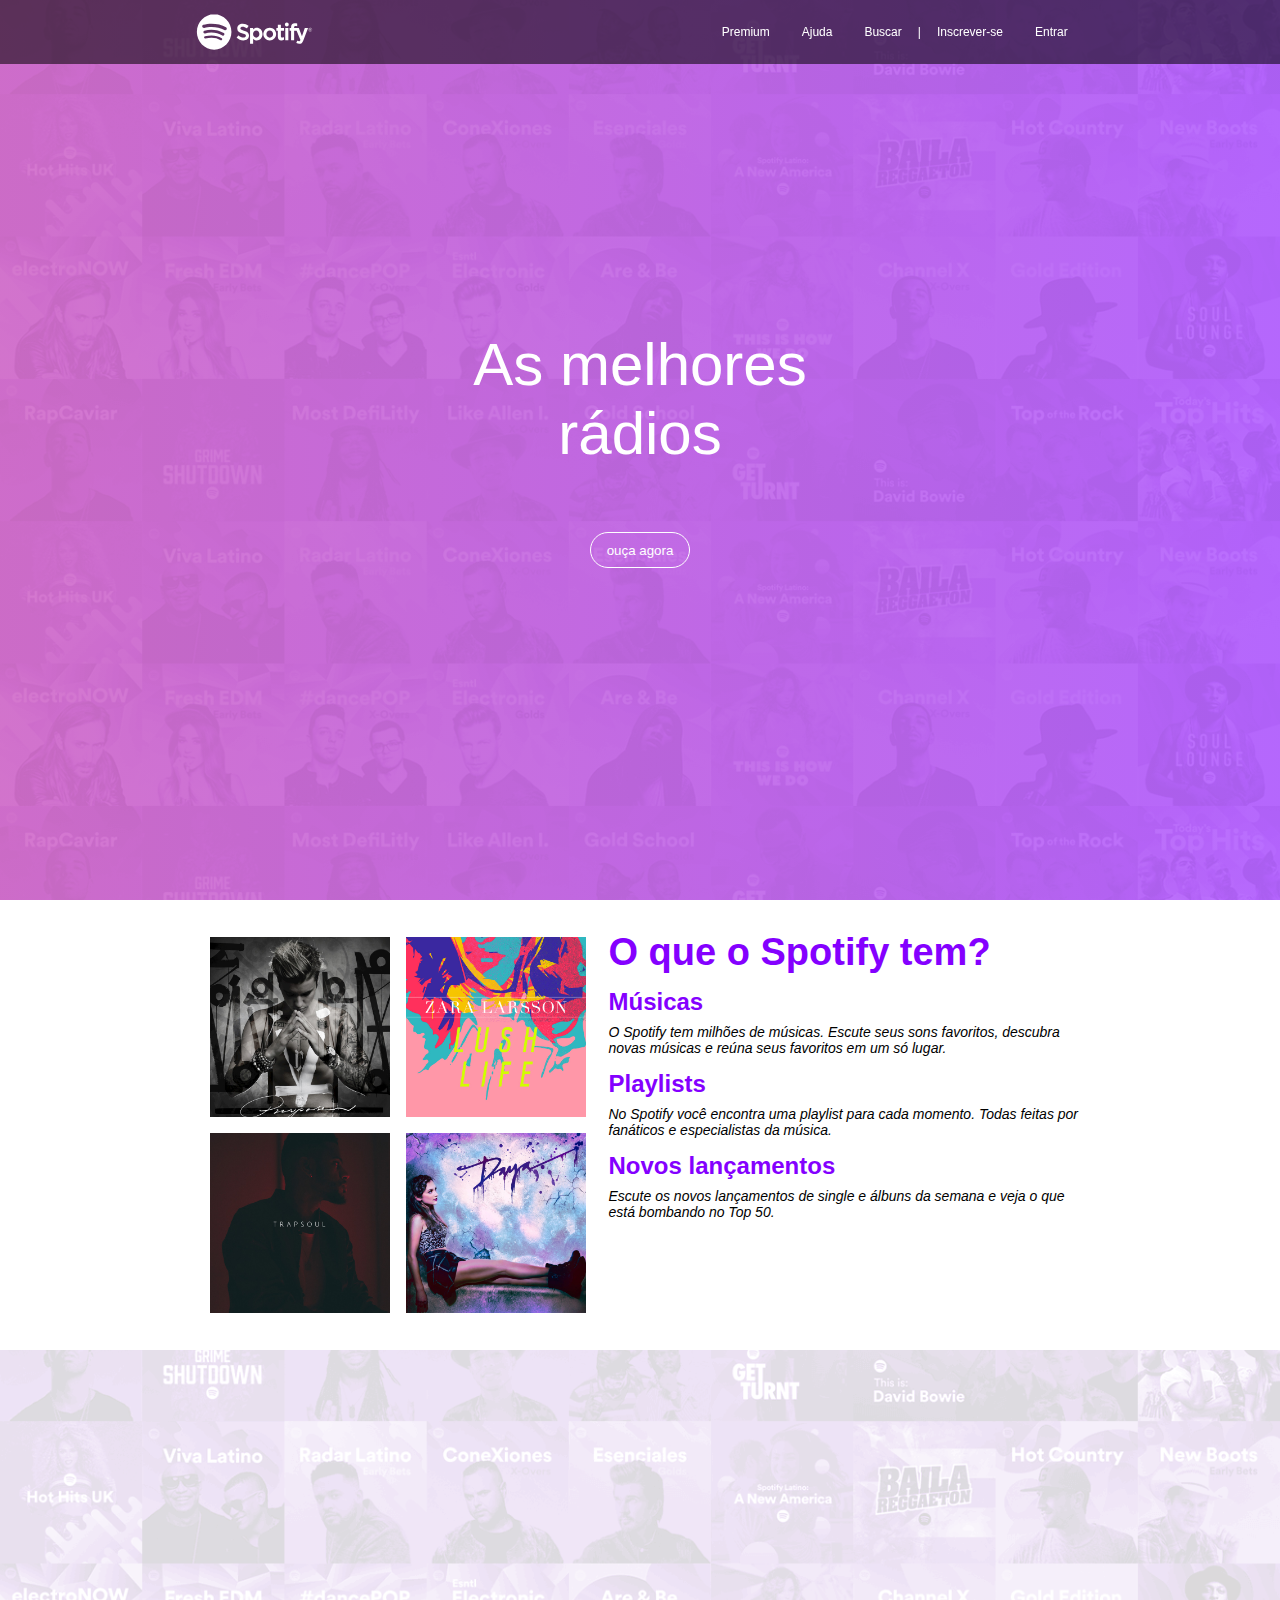
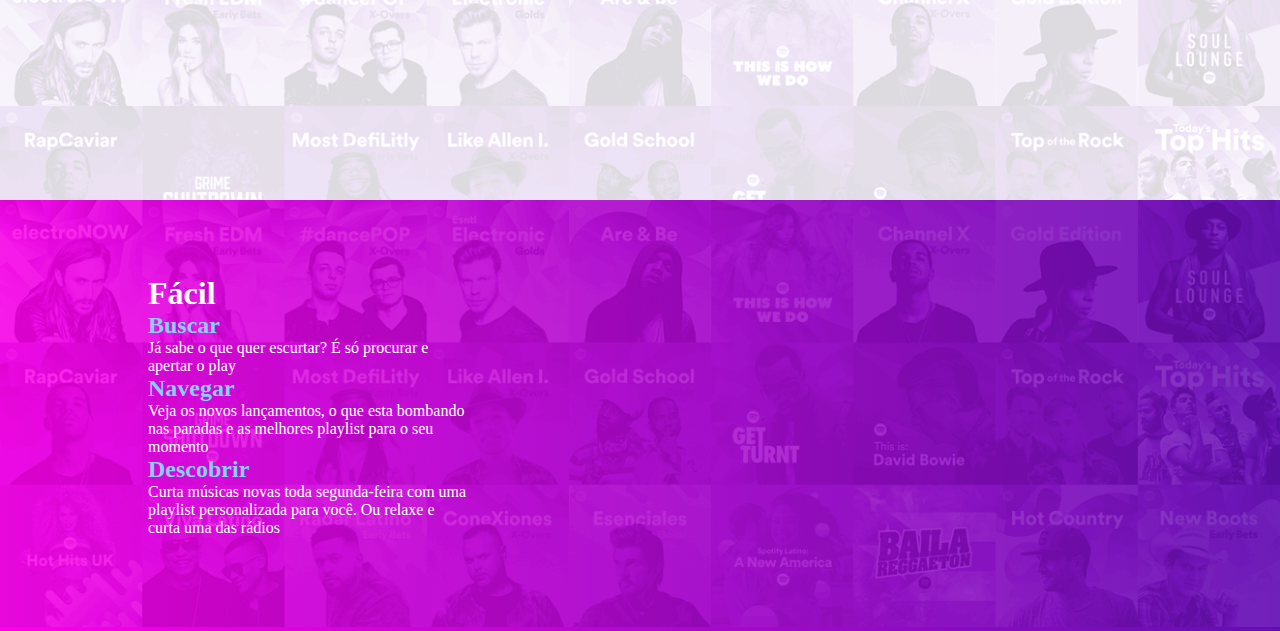
==== AC1/assets/index.html @ 06cb1113 "a" ====
<!DOCTYPE html>
<html lang="en">

<head>
    <meta charset="UTF-8">
    <meta http-equiv="X-UA-Compatible" content="IE=edge">
    <meta name="viewport" content="width=device-width, initial-scale=1.0">

    <!-- CSS -->
    <link rel="stylesheet" href="css/style.css">

    <!-- Icons -->
    <link rel="stylesheet" href="https://unicons.iconscout.com/release/v4.0.8/css/line.css">


    <title>Spotify</title>

</head>

<body>
    <nav>
        <div class="logo">
            <img src="imgs/spotify.svg" alt="">
        </div>

        <div class="menu">
            <ul>
                <li><a href="">Premium</a></li>
                <li><a href="">Ajuda</a></li>
                <li><a href="">Buscar</a></li>
                <span>|</span>
                <li><a href="">Inscrever-se</a></li>
                <li><a href="">Entrar</a></li>
            </ul>
        </div>
    </nav>

    <section>
        <div class="section_fundo">
        </div>

        <div class="slides ">
            <div class="slide slide1">
                <div class="conteudo bd">
                    <h1>As melhores rádios</h1>
                </div>
                <div class="inte bd">
                    <button><i class="uil uil-music"></i> ouça agora</button>
                </div>
            </div>

            <div class="slide slide2 ">
                <div class="conteudo bd">
                    <h1>As melhores rádios</h1>
                </div>
                <div class="inte bd">
                    <button><i class="uil uil-music"></i> ouça agora</button>
                </div>
            </div>
            <div class="slide slide3">
                <div class="conteudo bd">
                    <h1>As melhores rádios</h1>
                </div>
                <div class="inte bd">
                    <button><i class="uil uil-music"></i> ouça agora</button>
                </div>
            </div>
            <div class="slide slide4">
                <div class="conteudo bd">
                    <h1>As melhores rádios</h1>
                </div>
                <div class="inte bd">
                    <button><i class="uil uil-music"></i> ouça agora</button>
                </div>
            </div>

        </div>
        <div class="btn anterior"><i class="uil uil-angle-left-b btn--icon"></i></div>
        <div class="btn proximo"><i class="uil uil-angle-right-b btn--icon"></i></div>

    </section>
    <section>
        <div class="backgroundRelease">
            <div class="imagesSelected">
                <img class='imageSize' src="imgs/img1.jpg">
                <img class='imageSize' src="imgs/img2.jpg">
                <img class='imageSize' src="imgs/img3.jpg">
                <img class='imageSize' src="imgs/img4.jpg">
            </div>
            <div class="release">
                <h1 class="releaseTitle"> O que o Spotify tem? </h1>
                <h3 class="releaseSubtitle"> Músicas </h3>
                <i class="releaseText">
                    O Spotify tem milhões de músicas. Escute seus sons favoritos,
                    descubra novas músicas e reúna seus favoritos em um só lugar.
                </i>
                <h3 class="releaseSubtitle">Playlists</h3>
                <i class="releaseText">
                    No Spotify você encontra uma playlist para cada momento.
                    Todas feitas por fanáticos e especialistas da música.
                </i>
                <h3 class="releaseSubtitle">Novos lançamentos</h3>
                <i class="releaseText">
                    Escute os novos lançamentos de single e
                    álbuns da semana e veja o que está bombando no Top 50.
                </i>
            </div>
        </div>
    </section>

    <article>
        <div class="article-fundo">
            <img src="imgs/capa.png" alt="fundo">
        </div>
        <div class="article_texto">
            <div class="divtext">
                <h1 class="branco">Fácil</h1>
                <h2 class="blue">Buscar</h2>
                <p class="branco">Já sabe o que quer escurtar? É só procurar e apertar o play</p>
                <h2 class="blue">Navegar</h2>
                <p class="branco">Veja os novos lançamentos, o que esta bombando nas paradas e as melhores playlist para
                    o seu momento </p>
                <h2 class="blue">Descobrir</h2>
                <p class="branco">Curta músicas novas toda segunda-feira com uma playlist personalizada para você. Ou
                    relaxe e curta uma das rádios</p>
            </div>
            <div class="smartphone">
                <img src="" alt="">
            </div>
        </div>

    </article>

</body>
<script src="script/main.js"></script>

</html>
---- AC1/assets/css/style.css ----
@import url("https://fonts.googleapis.com/css2?family=Anton&display=swap");
* {
  margin: 0;
  padding: 0;
  text-decoration: none;
  list-style: none;
  box-sizing: border-box;
}

:root {
  --cor-text1: #fff;
  --img-G: 110%;
  --img-M2: 80%;
  --img-M1: 70%;
  --img-P2: 55%;
  --img-P1: 40%;
}

nav {
  background: rgba(0, 0, 0, 0.5529411765);
  display: flex;
  position: fixed;
  top: 0;
  left: 0;
  width: 100%;
  height: 4rem;
  justify-content: space-around;
  z-index: 9;
}
nav .logo {
  display: flex;
  align-items: center;
}
nav .logo img {
  height: var(--img-P2);
}
nav .menu {
  display: flex;
  align-items: center;
  font-family: Arial, Helvetica, sans-serif;
  font-size: 12px;
}
nav .menu ul {
  display: flex;
  align-items: center;
}
nav .menu ul li {
  padding: 0 1rem;
}
nav .menu ul li a {
  color: var(--cor-text1);
}
nav .menu ul span {
  color: var(--cor-text1);
}

section {
  z-index: 8;
  width: 100%;
  height: 100vh;
  position: relative;
  overflow: hidden;
  background-image: url(../imgs/capa.png);
  background-position: left;
  background-size: contain;
  -o-object-fit: cover;
     object-fit: cover;
}
section .section_fundo {
  width: 100%;
  height: 100%;
  background: rgb(198, 38, 186);
  background: linear-gradient(90deg, rgba(185, 31, 173, 0.603) 0%, rgba(132, 0, 255, 0.568) 100%);
}
section .slides {
  position: absolute;
  top: 50%;
  left: 50%;
  transform: translate(-50%, -50%);
  display: flex;
  width: 50%;
  height: 400px;
  padding: 1rem 0;
  overflow: hidden;
}
section .slides .slide {
  width: 100%;
  height: 100%;
  padding: 2rem;
  flex-shrink: 0;
}
section .slides .conteudo {
  text-align: center;
  font-family: "Franklin Gothic Medium", "Arial Narrow", Arial, sans-serif;
}
section .slides .conteudo h1 {
  font-size: 60px;
  font-weight: 400;
  color: var(--cor-text1);
}
section .slides .inte {
  display: flex;
  justify-content: center;
}
section .slides .inte button {
  align-items: center;
  padding: 0.6rem 1rem;
  border-radius: 25px;
  background: none;
  cursor: pointer;
  border: 1px solid var(--cor-text1);
  color: var(--cor-text1);
}
section .slides .bd {
  padding: 2rem;
}
section .btn {
  z-index: 10;
  position: absolute;
  top: 50%;
  width: 3rem;
  height: 3rem;
  border-radius: 25px;
  transform: translateY(-50%);
  cursor: pointer;
  text-align: center;
  color: #fff;
}
section .btn .btn--icon {
  font-size: 40px;
  transition: 0.3s;
}
section .btn i:hover {
  text-shadow: rgba(0, 0, 0, 0.5411764706) 3px 0px;
}
section .anterior {
  left: 20%;
}
section .proximo {
  right: 20%;
}/*# sourceMappingURL=style.css.map */

article{
  height: 70%;
  position: relative;
}

.article_texto{
  position: absolute;
  top: 50%;
  left: 50%;
  width: 80%;
  transform: translate(-50%, -50%);
}

.article-fundo {
  background: linear-gradient(90deg, rgb(255, 0, 234) 0%, rgb(99, 14, 179) 100%);
  width: 100%;
}
.article-fundo img{
  width: 100%;
}
.divtext {
  padding: 20px;
  width: 360px;
  
}
.branco {
  color: white;
}
.blue {
 color: #87CEFA;
}

.backgroundRelease {
  background-color: #fff;
  height: 450px;
  display: flex;
  align-items: center;
  justify-content: center;
}

.imagesSelected {
  display: grid;
  grid-template-columns: auto auto;
}

.imageSize {
  margin: 8px;
  height: 180px;
  width: 180px;
}

.release {
  margin-left: 15px;
  display: grid;
  width: 470px;
  margin-bottom: 100px;
}

.releaseTitle {
  font-family: Arial;
  font-size: 38px;
  color: rgb(132, 0, 255);
}

.releaseSubtitle {
  font-family: Arial;
  margin-top: 14px;
  font-size: 24px;
  color: rgb(132, 0, 255);
}

.releaseText {
  font-size: 14px;
  margin-top: 8px;
  font-family: Arial, Helvetica, sans-serif;
}
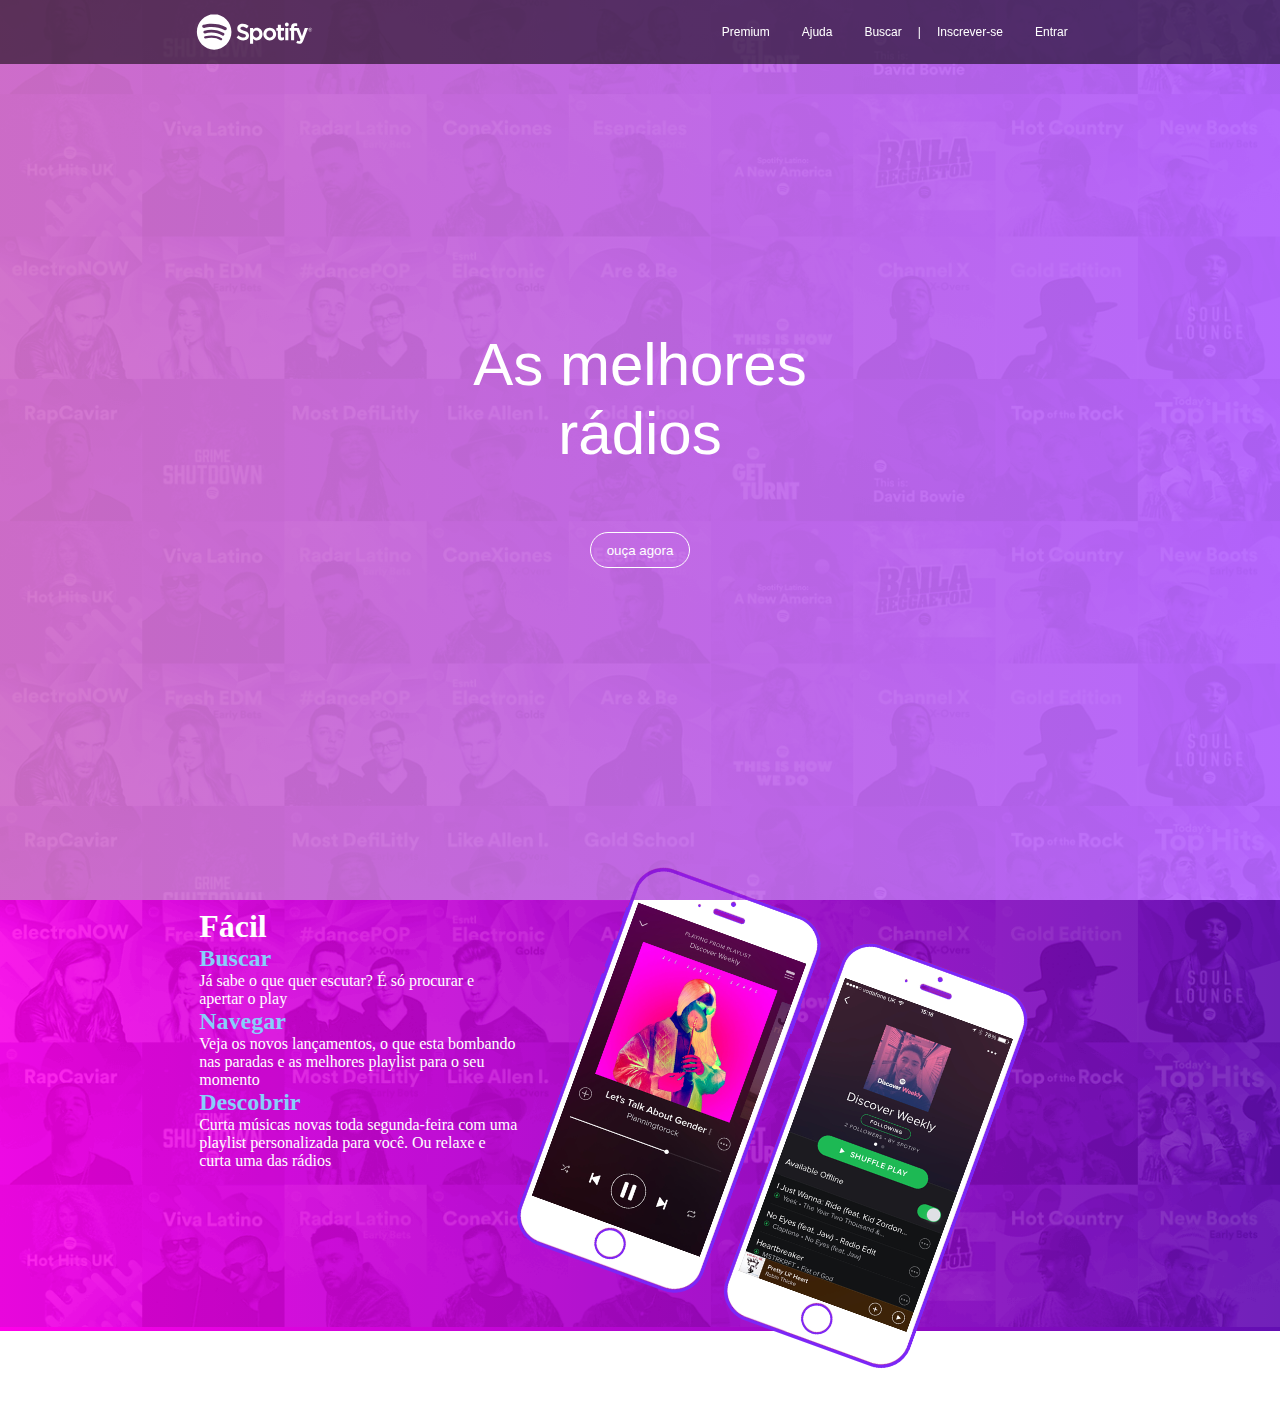
==== commit 7f62626b: "att" ====
--- a/AC1/assets/index.html
+++ b/AC1/assets/index.html
@@ -1,18 +1,17 @@
 <!DOCTYPE html>
 <html lang="en">
-
 <head>
     <meta charset="UTF-8">
     <meta http-equiv="X-UA-Compatible" content="IE=edge">
     <meta name="viewport" content="width=device-width, initial-scale=1.0">
-
+    
     <!-- CSS -->
     <link rel="stylesheet" href="css/style.css">
 
     <!-- Icons -->
     <link rel="stylesheet" href="https://unicons.iconscout.com/release/v4.0.8/css/line.css">
-
-
+    
+    
     <title>Spotify</title>
 
 </head>
@@ -73,59 +72,30 @@
                     <button><i class="uil uil-music"></i> ouça agora</button>
                 </div>
             </div>
-
+            
         </div>
         <div class="btn anterior"><i class="uil uil-angle-left-b btn--icon"></i></div>
         <div class="btn proximo"><i class="uil uil-angle-right-b btn--icon"></i></div>
-
-    </section>
-    <section>
-        <div class="backgroundRelease">
-            <div class="imagesSelected">
-                <img class='imageSize' src="imgs/img1.jpg">
-                <img class='imageSize' src="imgs/img2.jpg">
-                <img class='imageSize' src="imgs/img3.jpg">
-                <img class='imageSize' src="imgs/img4.jpg">
-            </div>
-            <div class="release">
-                <h1 class="releaseTitle"> O que o Spotify tem? </h1>
-                <h3 class="releaseSubtitle"> Músicas </h3>
-                <i class="releaseText">
-                    O Spotify tem milhões de músicas. Escute seus sons favoritos,
-                    descubra novas músicas e reúna seus favoritos em um só lugar.
-                </i>
-                <h3 class="releaseSubtitle">Playlists</h3>
-                <i class="releaseText">
-                    No Spotify você encontra uma playlist para cada momento.
-                    Todas feitas por fanáticos e especialistas da música.
-                </i>
-                <h3 class="releaseSubtitle">Novos lançamentos</h3>
-                <i class="releaseText">
-                    Escute os novos lançamentos de single e
-                    álbuns da semana e veja o que está bombando no Top 50.
-                </i>
-            </div>
-        </div>
+        
     </section>
 
     <article>
         <div class="article-fundo">
-            <img src="imgs/capa.png" alt="fundo">
+           <img src="imgs/capa.png" alt="fundo">
         </div>
         <div class="article_texto">
             <div class="divtext">
                 <h1 class="branco">Fácil</h1>
                 <h2 class="blue">Buscar</h2>
-                <p class="branco">Já sabe o que quer escurtar? É só procurar e apertar o play</p>
+                <p class="branco">Já sabe o que quer escutar? É só procurar e apertar o play</p>
                 <h2 class="blue">Navegar</h2>
-                <p class="branco">Veja os novos lançamentos, o que esta bombando nas paradas e as melhores playlist para
-                    o seu momento </p>
+                <p class="branco">Veja os novos lançamentos, o que esta bombando nas paradas e as melhores playlist para o seu momento </p>
                 <h2 class="blue">Descobrir</h2>
-                <p class="branco">Curta músicas novas toda segunda-feira com uma playlist personalizada para você. Ou
-                    relaxe e curta uma das rádios</p>
+                <p class="branco">Curta músicas novas toda segunda-feira com uma playlist personalizada para você. Ou relaxe e curta uma das rádios</p>
             </div>
             <div class="smartphone">
-                <img src="" alt="">
+                <img  class="img" src="imgs/iphone1.png" alt="iphone1" width="220" height="400">
+                <img  class="img" src="imgs/iphone2.png" alt="iphone2" width="220" height="400">
             </div>
         </div>
 
@@ -133,5 +103,4 @@
 
 </body>
 <script src="script/main.js"></script>
-
 </html>--- a/AC1/assets/css/style.css
+++ b/AC1/assets/css/style.css
@@ -163,7 +163,8 @@
 .divtext {
   padding: 20px;
   width: 360px;
-  
+  margin-top: -15%;
+  margin-left: 5%;
 }
 .branco {
   color: white;
@@ -171,48 +172,17 @@
 .blue {
  color: #87CEFA;
 }
-
-.backgroundRelease {
-  background-color: #fff;
-  height: 450px;
+.smartphone {
+  position: absolute;
+  float: right;
+  top: 100%;
+  right: -2%;
+  transform: translate(-50%, -50%);
+  padding: 20px;
+  rotate: 20deg;
   display: flex;
-  align-items: center;
-  justify-content: center;
+  justify-content: space-between;
 }
-
-.imagesSelected {
-  display: grid;
-  grid-template-columns: auto auto;
+.img{
+  padding-right: 20px;
 }
-
-.imageSize {
-  margin: 8px;
-  height: 180px;
-  width: 180px;
-}
-
-.release {
-  margin-left: 15px;
-  display: grid;
-  width: 470px;
-  margin-bottom: 100px;
-}
-
-.releaseTitle {
-  font-family: Arial;
-  font-size: 38px;
-  color: rgb(132, 0, 255);
-}
-
-.releaseSubtitle {
-  font-family: Arial;
-  margin-top: 14px;
-  font-size: 24px;
-  color: rgb(132, 0, 255);
-}
-
-.releaseText {
-  font-size: 14px;
-  margin-top: 8px;
-  font-family: Arial, Helvetica, sans-serif;
-}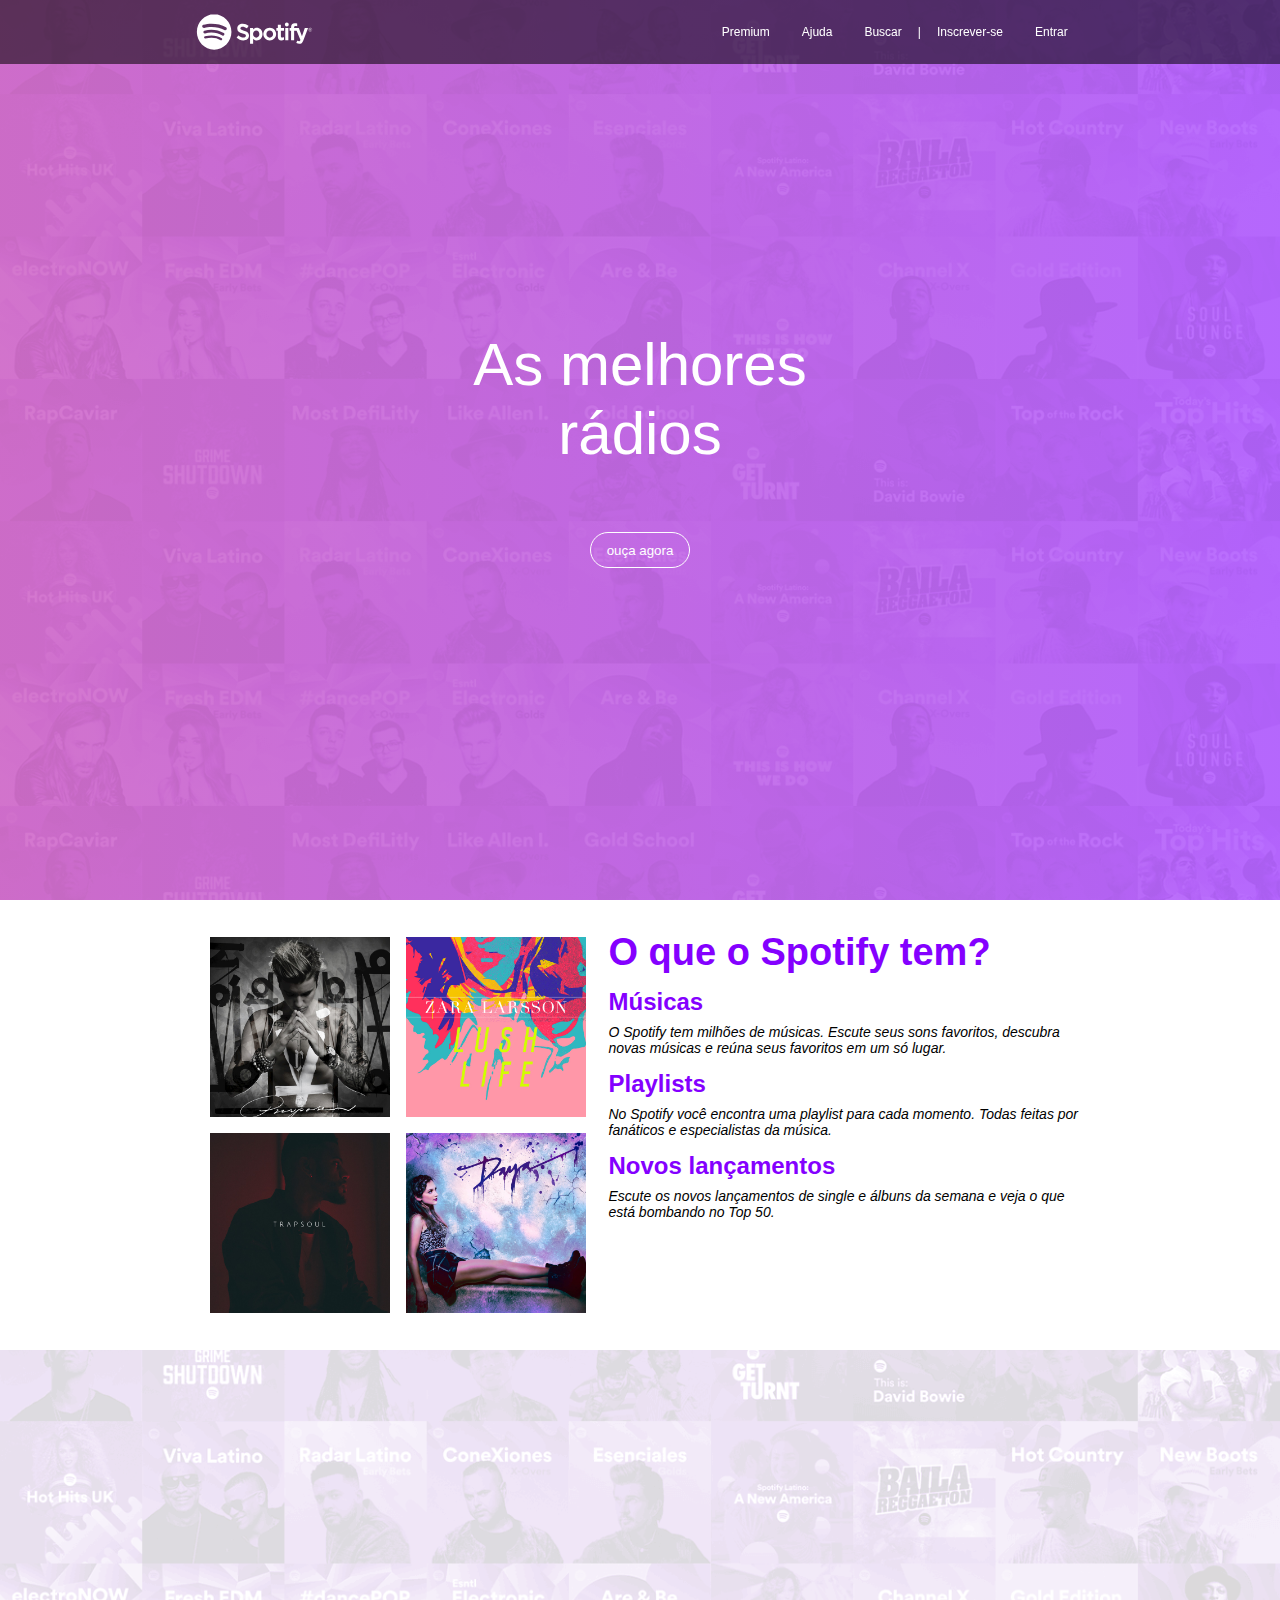
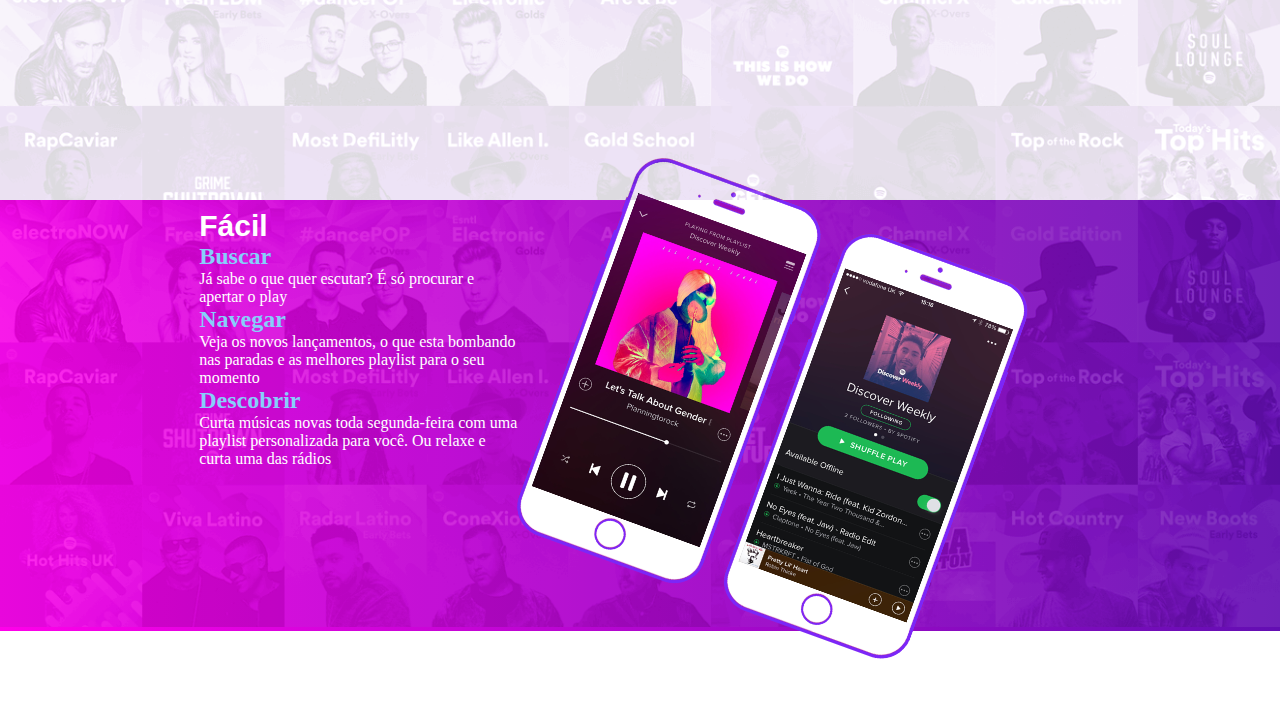
==== commit 41b801fa: "ajustando conflito" ====
--- a/AC1/assets/index.html
+++ b/AC1/assets/index.html
@@ -1,17 +1,18 @@
 <!DOCTYPE html>
 <html lang="en">
+
 <head>
     <meta charset="UTF-8">
     <meta http-equiv="X-UA-Compatible" content="IE=edge">
     <meta name="viewport" content="width=device-width, initial-scale=1.0">
-    
+
     <!-- CSS -->
     <link rel="stylesheet" href="css/style.css">
 
     <!-- Icons -->
     <link rel="stylesheet" href="https://unicons.iconscout.com/release/v4.0.8/css/line.css">
-    
-    
+
+
     <title>Spotify</title>
 
 </head>
@@ -72,16 +73,44 @@
                     <button><i class="uil uil-music"></i> ouça agora</button>
                 </div>
             </div>
-            
+
         </div>
         <div class="btn anterior"><i class="uil uil-angle-left-b btn--icon"></i></div>
         <div class="btn proximo"><i class="uil uil-angle-right-b btn--icon"></i></div>
-        
+
+    </section>
+    <section>
+        <div class="backgroundRelease">
+            <div class="imagesSelected">
+                <img class='imageSize' src="imgs/img1.jpg">
+                <img class='imageSize' src="imgs/img2.jpg">
+                <img class='imageSize' src="imgs/img3.jpg">
+                <img class='imageSize' src="imgs/img4.jpg">
+            </div>
+            <div class="release">
+                <h1 class="releaseTitle"> O que o Spotify tem? </h1>
+                <h3 class="releaseSubtitle"> Músicas </h3>
+                <i class="releaseText">
+                    O Spotify tem milhões de músicas. Escute seus sons favoritos,
+                    descubra novas músicas e reúna seus favoritos em um só lugar.
+                </i>
+                <h3 class="releaseSubtitle">Playlists</h3>
+                <i class="releaseText">
+                    No Spotify você encontra uma playlist para cada momento.
+                    Todas feitas por fanáticos e especialistas da música.
+                </i>
+                <h3 class="releaseSubtitle">Novos lançamentos</h3>
+                <i class="releaseText">
+                    Escute os novos lançamentos de single e
+                    álbuns da semana e veja o que está bombando no Top 50.
+                </i>
+            </div>
+        </div>
     </section>
 
     <article>
         <div class="article-fundo">
-           <img src="imgs/capa.png" alt="fundo">
+            <img src="imgs/capa.png" alt="fundo">
         </div>
         <div class="article_texto">
             <div class="divtext">
@@ -89,13 +118,15 @@
                 <h2 class="blue">Buscar</h2>
                 <p class="branco">Já sabe o que quer escutar? É só procurar e apertar o play</p>
                 <h2 class="blue">Navegar</h2>
-                <p class="branco">Veja os novos lançamentos, o que esta bombando nas paradas e as melhores playlist para o seu momento </p>
+                <p class="branco">Veja os novos lançamentos, o que esta bombando nas paradas e as melhores playlist para
+                    o seu momento </p>
                 <h2 class="blue">Descobrir</h2>
-                <p class="branco">Curta músicas novas toda segunda-feira com uma playlist personalizada para você. Ou relaxe e curta uma das rádios</p>
+                <p class="branco">Curta músicas novas toda segunda-feira com uma playlist personalizada para você. Ou
+                    relaxe e curta uma das rádios</p>
             </div>
             <div class="smartphone">
-                <img  class="img" src="imgs/iphone1.png" alt="iphone1" width="220" height="400">
-                <img  class="img" src="imgs/iphone2.png" alt="iphone2" width="220" height="400">
+                <img class="img" src="imgs/iphone1.png" alt="iphone1" width="220" height="400">
+                <img class="img" src="imgs/iphone2.png" alt="iphone2" width="220" height="400">
             </div>
         </div>
 
@@ -103,4 +134,5 @@
 
 </body>
 <script src="script/main.js"></script>
+
 </html>--- a/AC1/assets/css/style.css
+++ b/AC1/assets/css/style.css
@@ -175,7 +175,7 @@
 .smartphone {
   position: absolute;
   float: right;
-  top: 100%;
+  top: 95%;
   right: -2%;
   transform: translate(-50%, -50%);
   padding: 20px;
@@ -186,3 +186,53 @@
 .img{
   padding-right: 20px;
 }
+
+.divtext h1{
+font-size: 30px;
+font-family: 'Lucida Sans', 'Lucida Sans Regular', 'Lucida Grande', 'Lucida Sans Unicode', Geneva, Verdana, sans-serif
+}
+
+.backgroundRelease {
+  background-color: #fff;
+  height: 450px;
+  display: flex;
+  align-items: center;
+  justify-content: center;
+}
+
+.imagesSelected {
+  display: grid;
+  grid-template-columns: auto auto;
+}
+
+.imageSize {
+  margin: 8px;
+  height: 180px;
+  width: 180px;
+}
+
+.release {
+  margin-left: 15px;
+  display: grid;
+  width: 470px;
+  margin-bottom: 100px;
+}
+
+.releaseTitle {
+  font-family: Arial;
+  font-size: 38px;
+  color: rgb(132, 0, 255);
+}
+
+.releaseSubtitle {
+  font-family: Arial;
+  margin-top: 14px;
+  font-size: 24px;
+  color: rgb(132, 0, 255);
+}
+
+.releaseText {
+  font-size: 14px;
+  margin-top: 8px;
+  font-family: Arial, Helvetica, sans-serif;
+}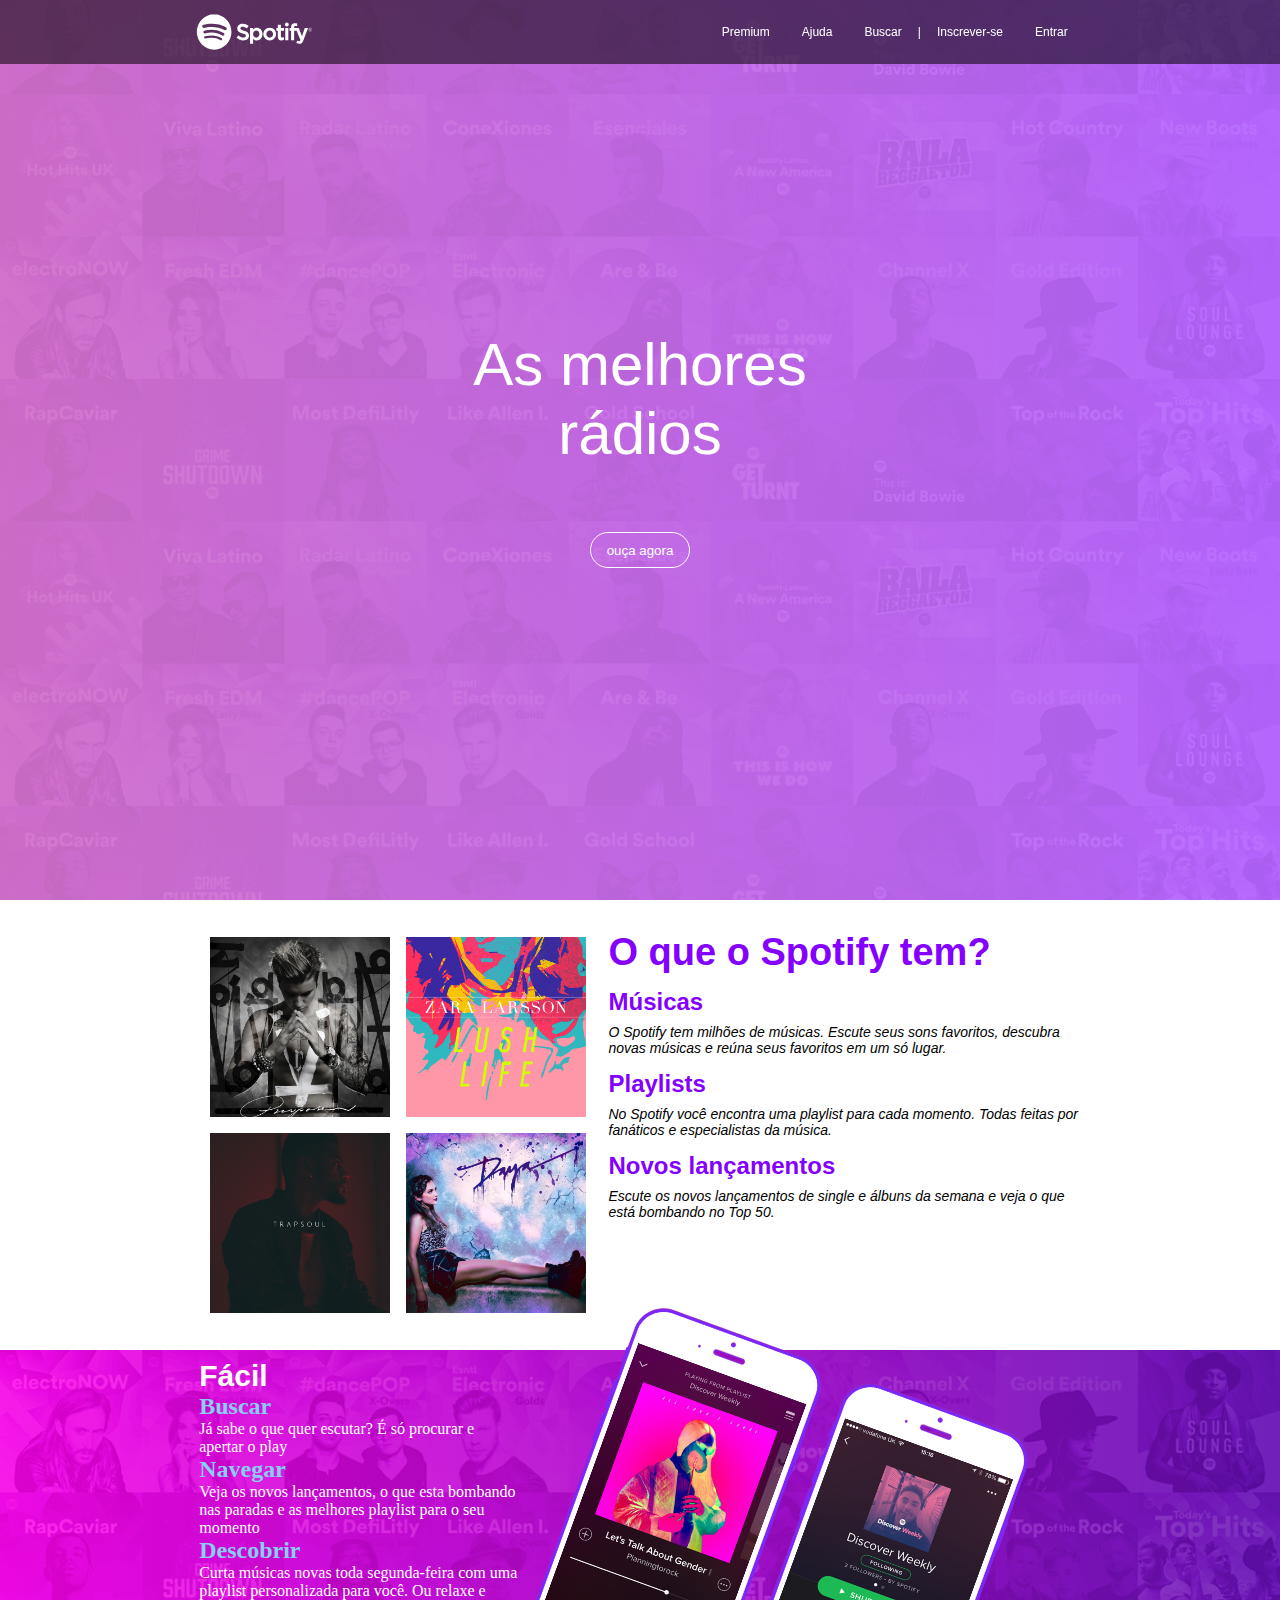
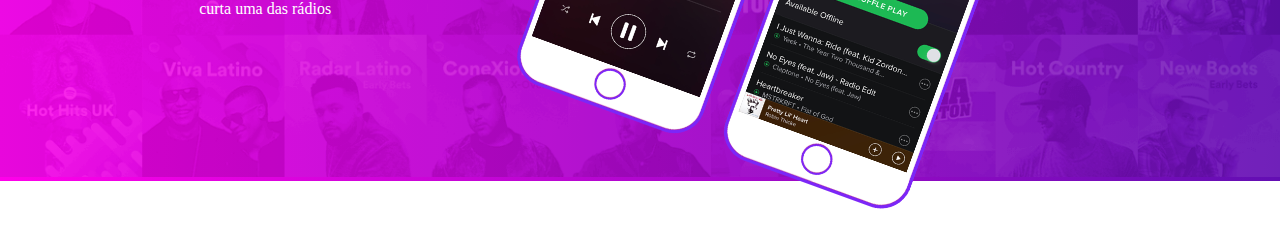
==== commit 78ce70ce: "att" ====
--- a/AC1/assets/index.html
+++ b/AC1/assets/index.html
@@ -79,7 +79,7 @@
         <div class="btn proximo"><i class="uil uil-angle-right-b btn--icon"></i></div>
 
     </section>
-    <section>
+    <div class="section">
         <div class="backgroundRelease">
             <div class="imagesSelected">
                 <img class='imageSize' src="imgs/img1.jpg">
@@ -106,7 +106,7 @@
                 </i>
             </div>
         </div>
-    </section>
+    </div>
 
     <article>
         <div class="article-fundo">
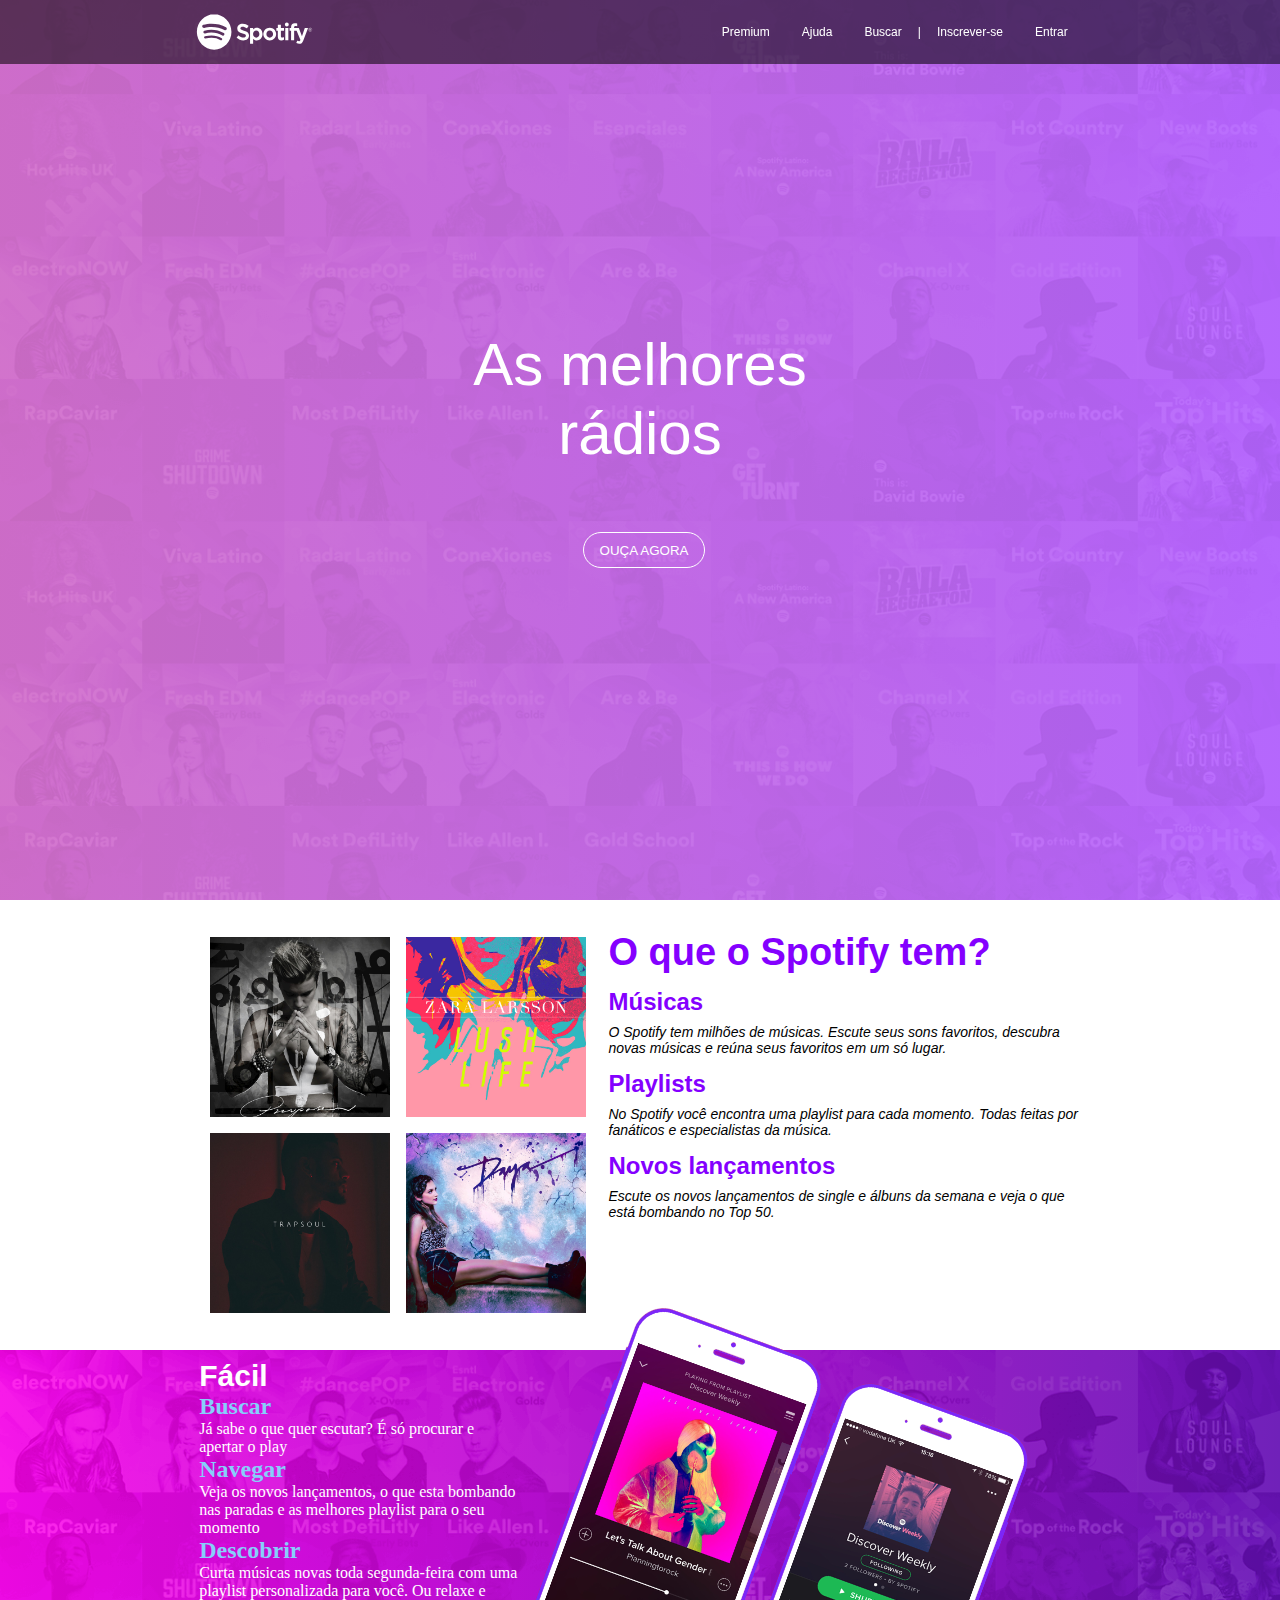
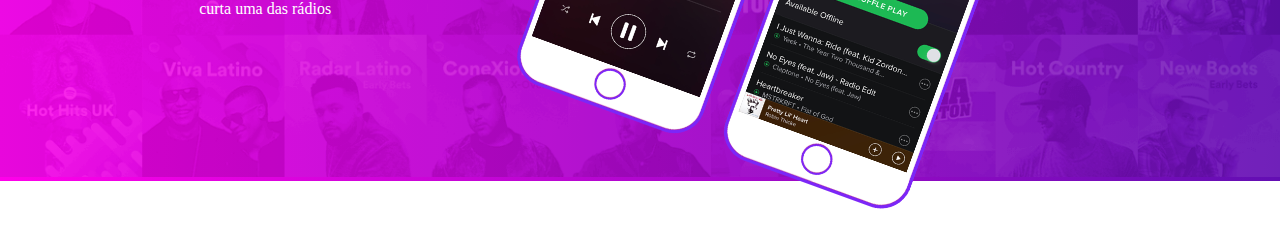
==== commit 787ab6a0: "ajustando imagem de fundo fixo" ====
--- a/AC1/assets/index.html
+++ b/AC1/assets/index.html
@@ -45,35 +45,19 @@
                     <h1>As melhores rádios</h1>
                 </div>
                 <div class="inte bd">
-                    <button><i class="uil uil-music"></i> ouça agora</button>
+                    <button><i class="uil uil-music"></i> OUÇA AGORA</button>
                 </div>
             </div>
 
             <div class="slide slide2 ">
                 <div class="conteudo bd">
-                    <h1>As melhores rádios</h1>
+                    <h1>Música para todos</h1>
                 </div>
                 <div class="inte bd">
-                    <button><i class="uil uil-music"></i> ouça agora</button>
+                    <button><i class="uil"></i> APROVEITE O SPOTIFY FREE</button>
+                    <button><i class="uil"></i> OBTER SPOTIFY PREMIUM</button>
                 </div>
             </div>
-            <div class="slide slide3">
-                <div class="conteudo bd">
-                    <h1>As melhores rádios</h1>
-                </div>
-                <div class="inte bd">
-                    <button><i class="uil uil-music"></i> ouça agora</button>
-                </div>
-            </div>
-            <div class="slide slide4">
-                <div class="conteudo bd">
-                    <h1>As melhores rádios</h1>
-                </div>
-                <div class="inte bd">
-                    <button><i class="uil uil-music"></i> ouça agora</button>
-                </div>
-            </div>
-
         </div>
         <div class="btn anterior"><i class="uil uil-angle-left-b btn--icon"></i></div>
         <div class="btn proximo"><i class="uil uil-angle-right-b btn--icon"></i></div>
--- a/AC1/assets/css/style.css
+++ b/AC1/assets/css/style.css
@@ -63,6 +63,7 @@
   background-image: url(../imgs/capa.png);
   background-position: left;
   background-size: contain;
+  background-attachment: fixed;
   -o-object-fit: cover;
      object-fit: cover;
 }
@@ -103,6 +104,7 @@
   justify-content: center;
 }
 section .slides .inte button {
+  margin-left: 8px;
   align-items: center;
   padding: 0.6rem 1rem;
   border-radius: 25px;
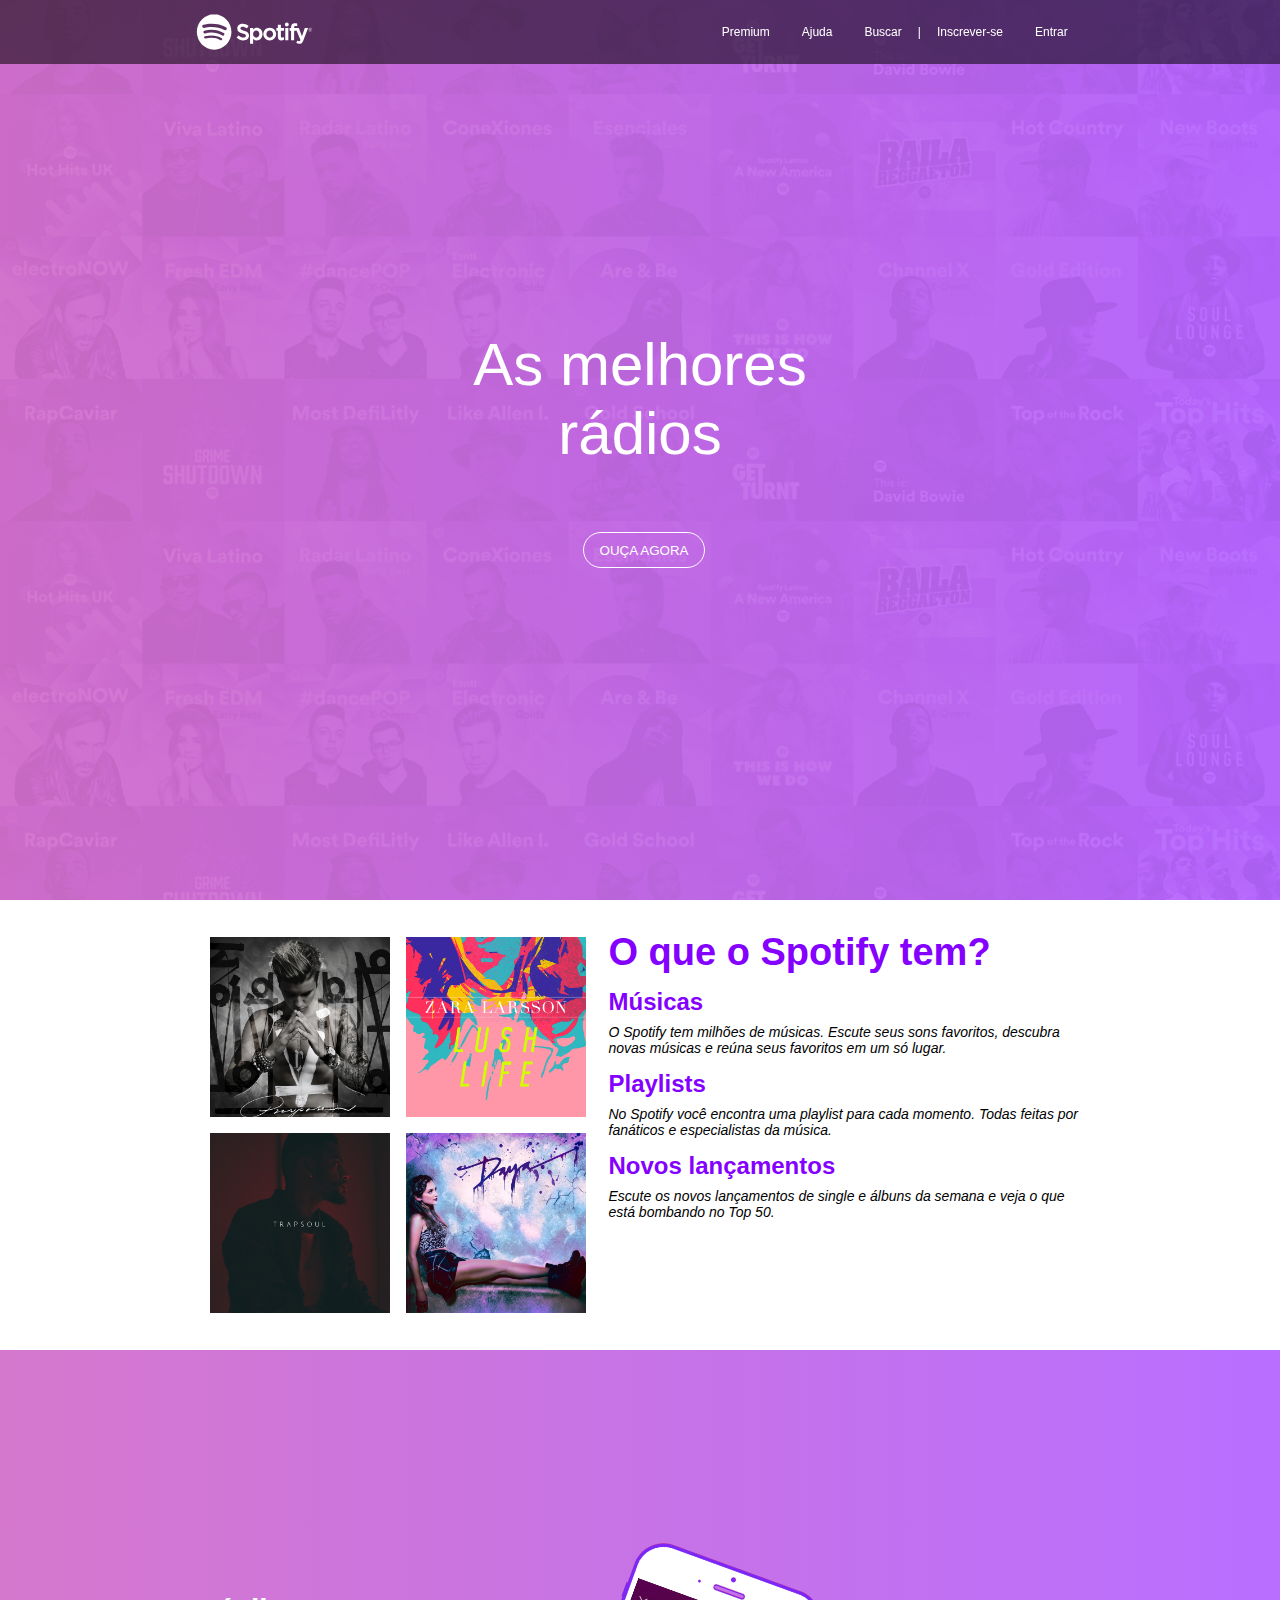
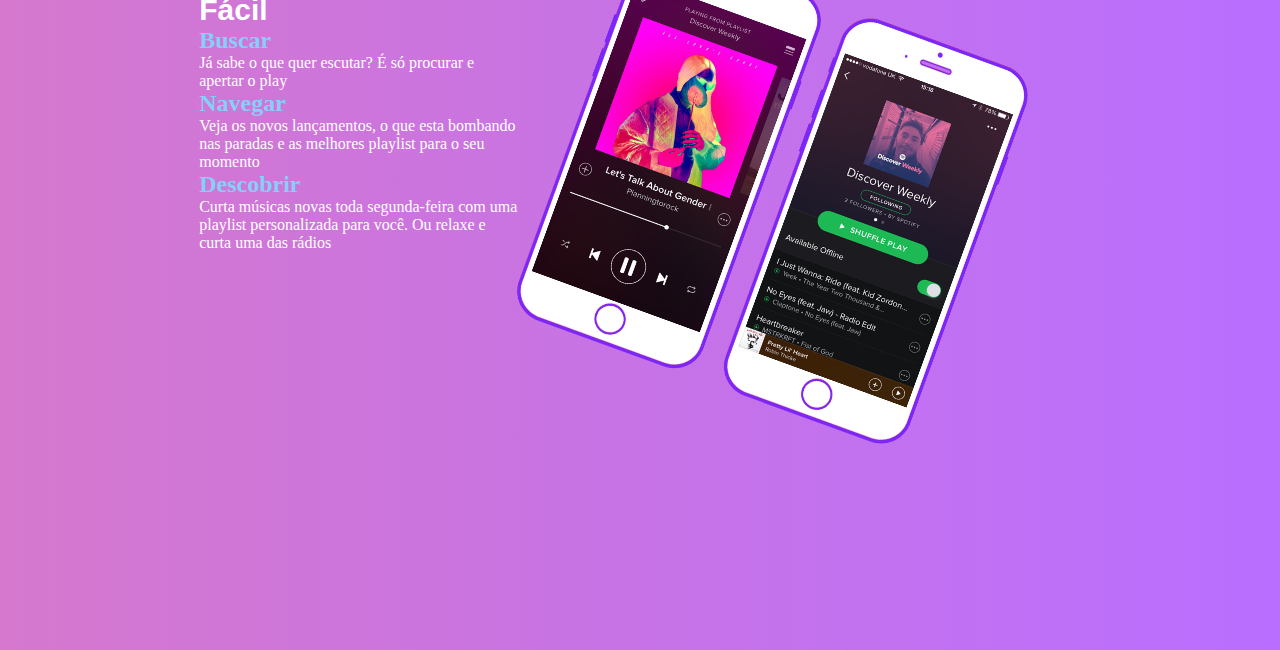
==== commit 98b4564d: "ajustando papel de parede fixo" ====
--- a/AC1/assets/index.html
+++ b/AC1/assets/index.html
@@ -63,7 +63,7 @@
         <div class="btn proximo"><i class="uil uil-angle-right-b btn--icon"></i></div>
 
     </section>
-    <div class="section">
+    <div>
         <div class="backgroundRelease">
             <div class="imagesSelected">
                 <img class='imageSize' src="imgs/img1.jpg">
@@ -93,9 +93,12 @@
     </div>
 
     <article>
-        <div class="article-fundo">
-            <img src="imgs/capa.png" alt="fundo">
+        <div class="section_fundo">
         </div>
+
+        <!-- <div class="article-fundo"> -->
+        <!-- <img src="imgs/capa.png" alt="fundo"> -->
+        <!-- </div> -->
         <div class="article_texto">
             <div class="divtext">
                 <h1 class="branco">Fácil</h1>
--- a/AC1/assets/css/style.css
+++ b/AC1/assets/css/style.css
@@ -1,4 +1,5 @@
 @import url("https://fonts.googleapis.com/css2?family=Anton&display=swap");
+
 * {
   margin: 0;
   padding: 0;
@@ -27,34 +28,42 @@
   justify-content: space-around;
   z-index: 9;
 }
+
 nav .logo {
   display: flex;
   align-items: center;
 }
+
 nav .logo img {
   height: var(--img-P2);
 }
+
 nav .menu {
   display: flex;
   align-items: center;
   font-family: Arial, Helvetica, sans-serif;
   font-size: 12px;
 }
+
 nav .menu ul {
   display: flex;
   align-items: center;
 }
+
 nav .menu ul li {
   padding: 0 1rem;
 }
+
 nav .menu ul li a {
   color: var(--cor-text1);
 }
+
 nav .menu ul span {
   color: var(--cor-text1);
 }
 
-section {
+section,
+article {
   z-index: 8;
   width: 100%;
   height: 100vh;
@@ -65,14 +74,16 @@
   background-size: contain;
   background-attachment: fixed;
   -o-object-fit: cover;
-     object-fit: cover;
-}
-section .section_fundo {
+  object-fit: cover;
+}
+
+.section_fundo {
   width: 100%;
   height: 100%;
   background: rgb(198, 38, 186);
   background: linear-gradient(90deg, rgba(185, 31, 173, 0.603) 0%, rgba(132, 0, 255, 0.568) 100%);
 }
+
 section .slides {
   position: absolute;
   top: 50%;
@@ -84,25 +95,30 @@
   padding: 1rem 0;
   overflow: hidden;
 }
+
 section .slides .slide {
   width: 100%;
   height: 100%;
   padding: 2rem;
   flex-shrink: 0;
 }
+
 section .slides .conteudo {
   text-align: center;
   font-family: "Franklin Gothic Medium", "Arial Narrow", Arial, sans-serif;
 }
+
 section .slides .conteudo h1 {
   font-size: 60px;
   font-weight: 400;
   color: var(--cor-text1);
 }
+
 section .slides .inte {
   display: flex;
   justify-content: center;
 }
+
 section .slides .inte button {
   margin-left: 8px;
   align-items: center;
@@ -113,9 +129,11 @@
   border: 1px solid var(--cor-text1);
   color: var(--cor-text1);
 }
+
 section .slides .bd {
   padding: 2rem;
 }
+
 section .btn {
   z-index: 10;
   position: absolute;
@@ -128,26 +146,32 @@
   text-align: center;
   color: #fff;
 }
+
 section .btn .btn--icon {
   font-size: 40px;
   transition: 0.3s;
 }
+
 section .btn i:hover {
   text-shadow: rgba(0, 0, 0, 0.5411764706) 3px 0px;
 }
+
 section .anterior {
   left: 20%;
 }
+
 section .proximo {
   right: 20%;
-}/*# sourceMappingURL=style.css.map */
-
-article{
+}
+
+/*# sourceMappingURL=style.css.map */
+
+/* article{
   height: 70%;
   position: relative;
-}
-
-.article_texto{
+} */
+
+.article_texto {
   position: absolute;
   top: 50%;
   left: 50%;
@@ -159,21 +183,26 @@
   background: linear-gradient(90deg, rgb(255, 0, 234) 0%, rgb(99, 14, 179) 100%);
   width: 100%;
 }
-.article-fundo img{
-  width: 100%;
-}
+
+.article-fundo img {
+  width: 100%;
+}
+
 .divtext {
   padding: 20px;
   width: 360px;
   margin-top: -15%;
   margin-left: 5%;
 }
+
 .branco {
   color: white;
 }
+
 .blue {
- color: #87CEFA;
-}
+  color: #87CEFA;
+}
+
 .smartphone {
   position: absolute;
   float: right;
@@ -185,13 +214,14 @@
   display: flex;
   justify-content: space-between;
 }
-.img{
+
+.img {
   padding-right: 20px;
 }
 
-.divtext h1{
-font-size: 30px;
-font-family: 'Lucida Sans', 'Lucida Sans Regular', 'Lucida Grande', 'Lucida Sans Unicode', Geneva, Verdana, sans-serif
+.divtext h1 {
+  font-size: 30px;
+  font-family: 'Lucida Sans', 'Lucida Sans Regular', 'Lucida Grande', 'Lucida Sans Unicode', Geneva, Verdana, sans-serif
 }
 
 .backgroundRelease {
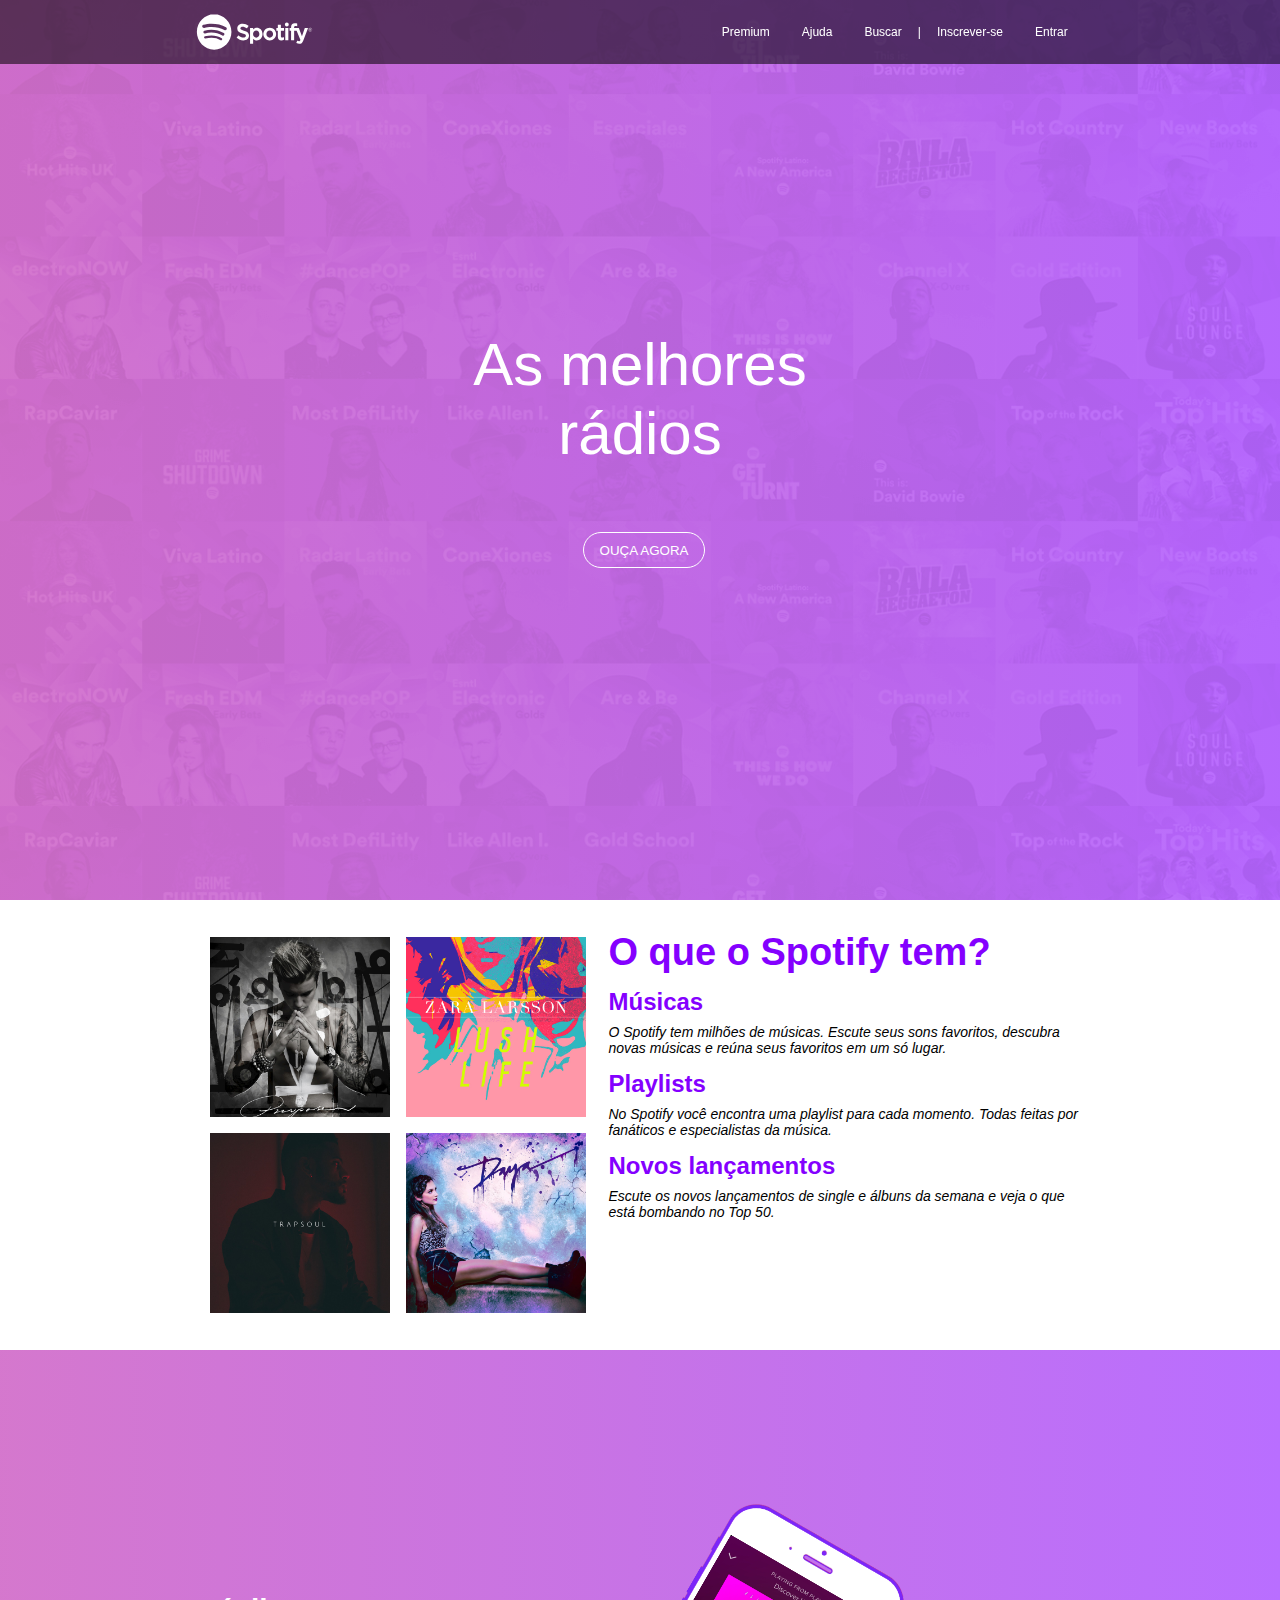
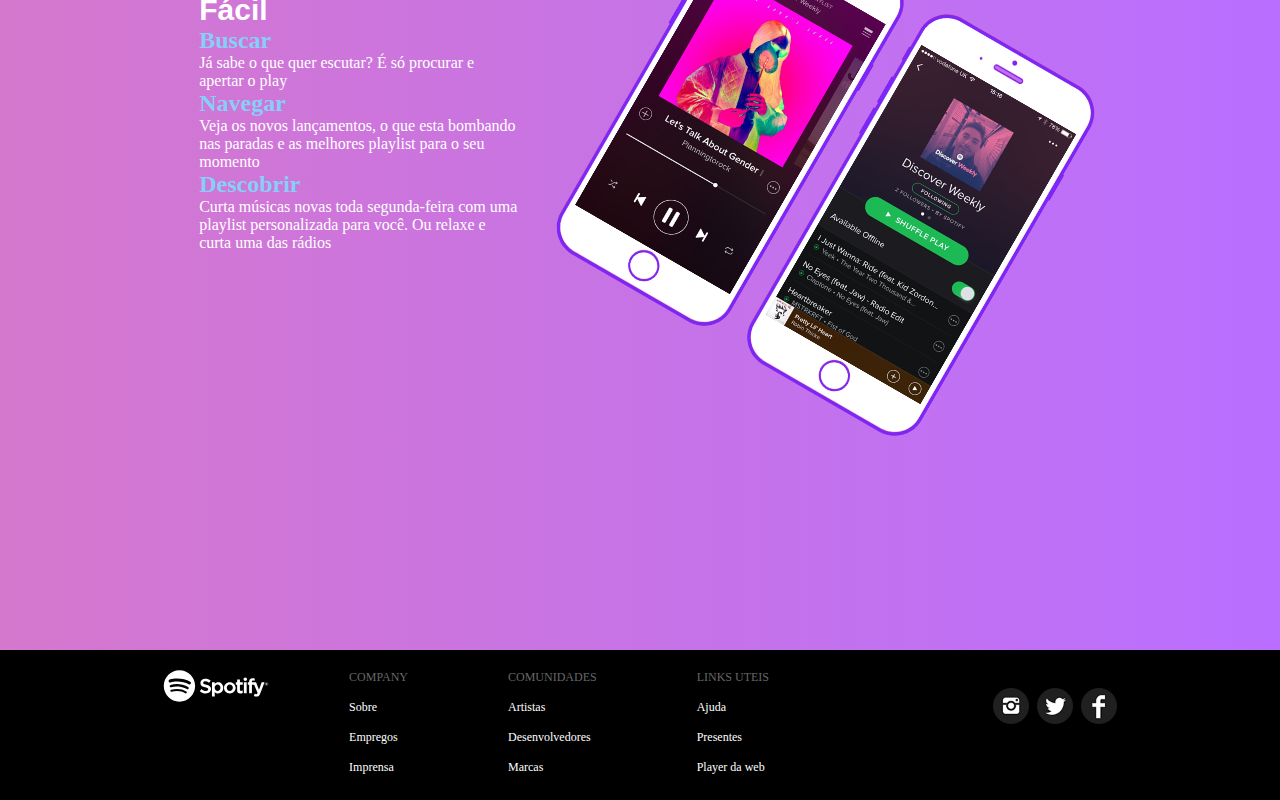
==== commit 47b038cf: "adicionando footer e ajustando rotacao da imagem do celular" ====
--- a/AC1/assets/index.html
+++ b/AC1/assets/index.html
@@ -22,7 +22,6 @@
         <div class="logo">
             <img src="imgs/spotify.svg" alt="">
         </div>
-
         <div class="menu">
             <ul>
                 <li><a href="">Premium</a></li>
@@ -34,10 +33,8 @@
             </ul>
         </div>
     </nav>
-
     <section>
-        <div class="section_fundo">
-        </div>
+        <div class="section_fundo"></div>
 
         <div class="slides ">
             <div class="slide slide1">
@@ -91,14 +88,8 @@
             </div>
         </div>
     </div>
-
     <article>
-        <div class="section_fundo">
-        </div>
-
-        <!-- <div class="article-fundo"> -->
-        <!-- <img src="imgs/capa.png" alt="fundo"> -->
-        <!-- </div> -->
+        <div class="section_fundo"></div>
         <div class="article_texto">
             <div class="divtext">
                 <h1 class="branco">Fácil</h1>
@@ -116,9 +107,35 @@
                 <img class="img" src="imgs/iphone2.png" alt="iphone2" width="220" height="400">
             </div>
         </div>
-
     </article>
-
+    <footer>
+        <div class="logo">
+            <img src="imgs/spotify.svg" alt="">
+        </div>
+        <div class="footerText">
+            <div class="footerTitle"> COMPANY </div>
+            <br>Sobre</br>
+            <br>Empregos</br>
+            <br>Imprensa</br>
+        </div>
+        <div class="footerText">
+            <div class="footerTitle">COMUNIDADES</div>
+            <br>Artistas</br>
+            <br>Desenvolvedores</br>
+            <br>Marcas</br>
+        </div>
+        <div class="footerText">
+            <div class="footerTitle">LINKS UTEIS</div>
+            <br>Ajuda</br>
+            <br>Presentes</br>
+            <br>Player da web</br>
+        </div>
+        <div class="footerLinks">
+            <img src="imgs/instagram.png" alt="">
+            <img src="imgs/twitter.png" alt="">
+            <img src="imgs/facebook.png" alt="">
+        </div>
+    </footer>
 </body>
 <script src="script/main.js"></script>
 
--- a/AC1/assets/css/style.css
+++ b/AC1/assets/css/style.css
@@ -80,7 +80,6 @@
 .section_fundo {
   width: 100%;
   height: 100%;
-  background: rgb(198, 38, 186);
   background: linear-gradient(90deg, rgba(185, 31, 173, 0.603) 0%, rgba(132, 0, 255, 0.568) 100%);
 }
 
@@ -210,7 +209,7 @@
   right: -2%;
   transform: translate(-50%, -50%);
   padding: 20px;
-  rotate: 20deg;
+  rotate: 30deg;
   display: flex;
   justify-content: space-between;
 }
@@ -267,4 +266,44 @@
   font-size: 14px;
   margin-top: 8px;
   font-family: Arial, Helvetica, sans-serif;
+}
+
+footer {
+  display: flex;
+  justify-content: center;
+  background-color: black;
+  width: 100%;
+  height: 150px;
+}
+
+footer .logo img {
+  margin-top: 20px;
+  height: 32px;
+}
+
+.footerLogo {
+  size: 16px;
+}
+
+.footerTitle {
+  color: rgb(104, 103, 103);
+}
+
+.footerText {
+  font-size: 12px;
+  cursor: pointer;
+  margin: 20px;
+  margin-left: 80px;
+  color: white !important;
+}
+
+.footerLinks {
+  margin-left: 200px;
+  margin-top: 38px;
+}
+
+.footerLinks img {
+  margin-left: 4px;
+  cursor: pointer;
+  height: 36px;
 }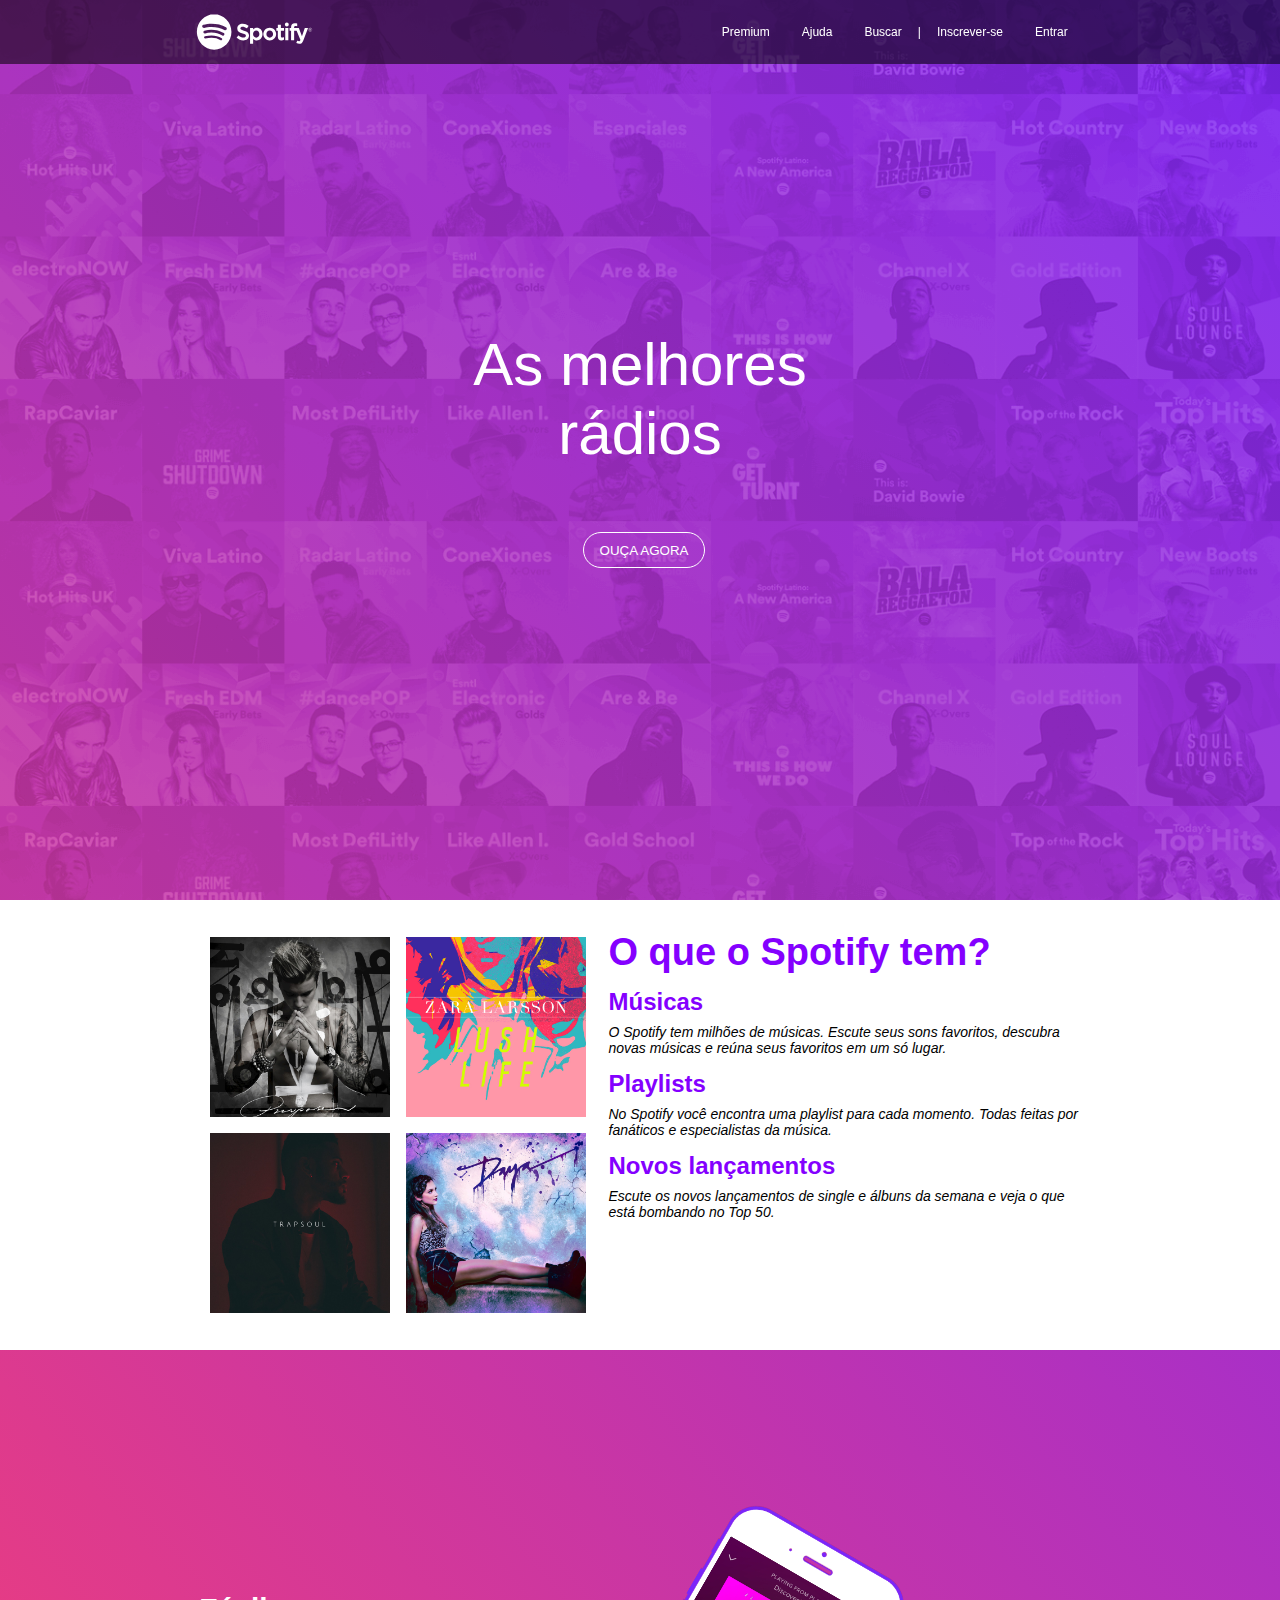
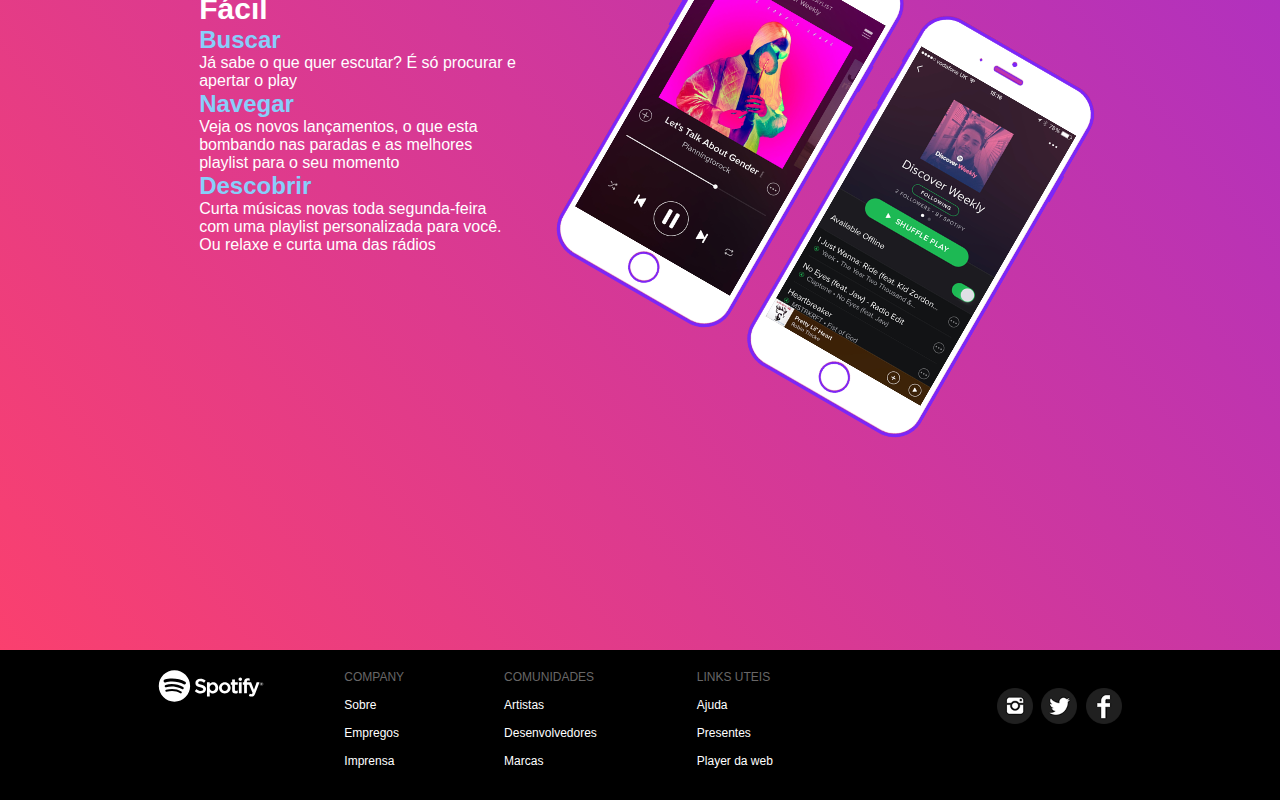
==== commit 93e33c4c: "ajustando responsividade" ====
--- a/AC1/assets/index.html
+++ b/AC1/assets/index.html
@@ -18,21 +18,23 @@
 </head>
 
 <body>
-    <nav>
-        <div class="logo">
-            <img src="imgs/spotify.svg" alt="">
-        </div>
-        <div class="menu">
-            <ul>
-                <li><a href="">Premium</a></li>
-                <li><a href="">Ajuda</a></li>
-                <li><a href="">Buscar</a></li>
-                <span>|</span>
-                <li><a href="">Inscrever-se</a></li>
-                <li><a href="">Entrar</a></li>
-            </ul>
-        </div>
-    </nav>
+    <header>
+        <nav>
+            <div class="logo">
+                <img src="imgs/spotify.svg" alt="">
+            </div>
+            <div class="menu">
+                <ul>
+                    <li><a href="">Premium</a></li>
+                    <li><a href="">Ajuda</a></li>
+                    <li><a href="">Buscar</a></li>
+                    <span>|</span>
+                    <li><a href="">Inscrever-se</a></li>
+                    <li><a href="">Entrar</a></li>
+                </ul>
+            </div>
+        </nav>
+    </header>
     <section>
         <div class="section_fundo"></div>
 
@@ -42,7 +44,7 @@
                     <h1>As melhores rádios</h1>
                 </div>
                 <div class="inte bd">
-                    <button><i class="uil uil-music"></i> OUÇA AGORA</button>
+                    <button ><i class="uil uil-music"></i> OUÇA AGORA</button>
                 </div>
             </div>
 
@@ -51,7 +53,7 @@
                     <h1>Música para todos</h1>
                 </div>
                 <div class="inte bd">
-                    <button><i class="uil"></i> APROVEITE O SPOTIFY FREE</button>
+                    <button class="btn-azul"><i class="uil"></i> APROVEITE O SPOTIFY FREE</button>
                     <button><i class="uil"></i> OBTER SPOTIFY PREMIUM</button>
                 </div>
             </div>
--- a/AC1/assets/css/style.css
+++ b/AC1/assets/css/style.css
@@ -15,6 +15,10 @@
   --img-M1: 70%;
   --img-P2: 55%;
   --img-P1: 40%;
+}
+body {
+  background: linear-gradient(50deg, #ff4169, #7c26f8);
+  font-family: Arial, Helvetica, sans-serif;
 }
 
 nav {
@@ -79,8 +83,8 @@
 
 .section_fundo {
   width: 100%;
-  height: 100%;
-  background: linear-gradient(90deg, rgba(185, 31, 173, 0.603) 0%, rgba(132, 0, 255, 0.568) 100%);
+  height: 30%;
+ 
 }
 
 section .slides {
@@ -162,13 +166,11 @@
 section .proximo {
   right: 20%;
 }
-
-/*# sourceMappingURL=style.css.map */
-
-/* article{
-  height: 70%;
-  position: relative;
-} */
+.btn-azul {
+  background-color: #7c25f8;
+}
+
+
 
 .article_texto {
   position: absolute;
@@ -306,4 +308,4 @@
   margin-left: 4px;
   cursor: pointer;
   height: 36px;
-}+}
